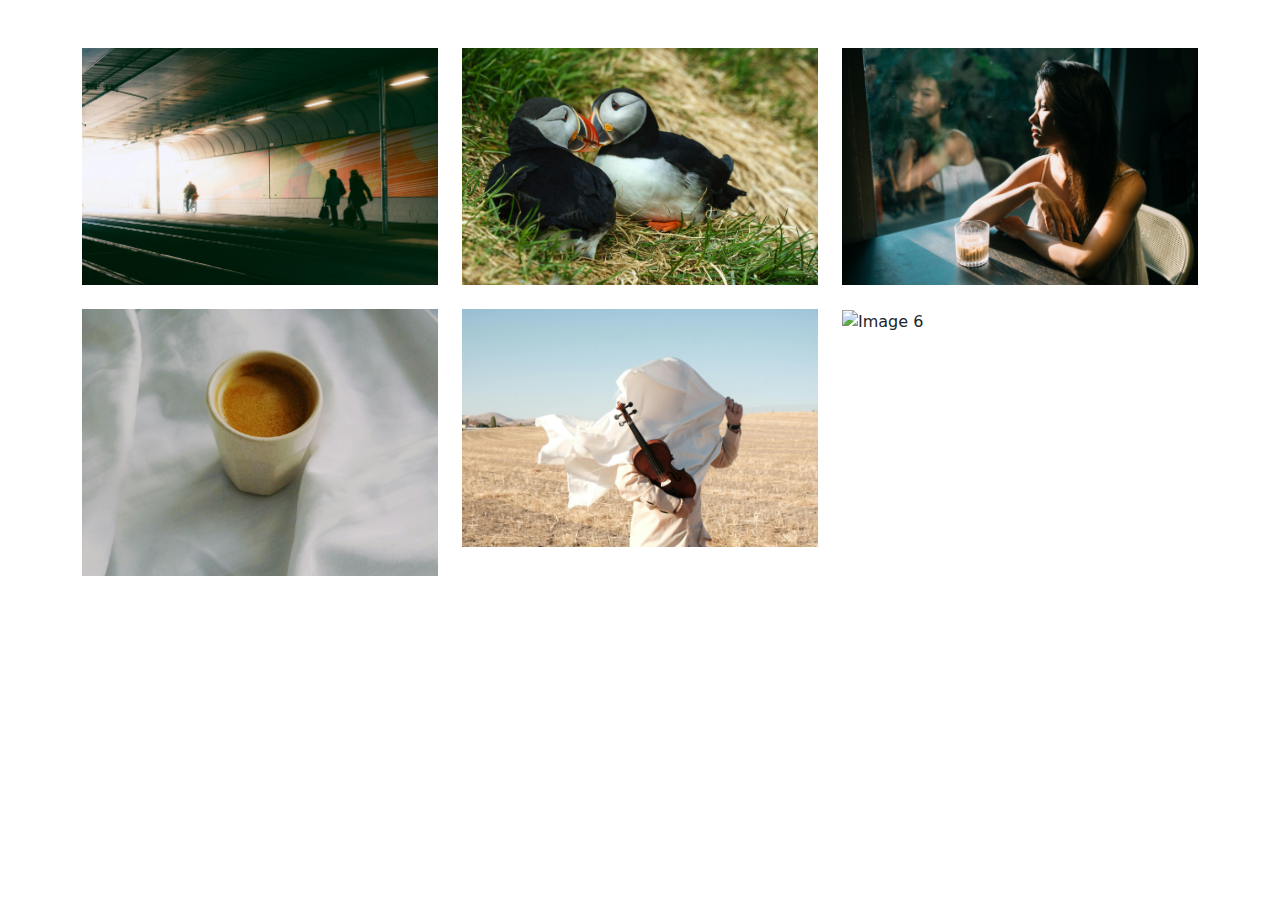
==== index.html @ e49b2aa6 "update" ====
<!DOCTYPE html>
<html lang="en">
<head>
  <meta charset="UTF-8">
  <meta name="viewport" content="width=device-width, initial-scale=1.0">
  <title>Responsive Image Gallery</title>
  <!-- Bootstrap CSS -->
  <link rel="stylesheet" href="style.css">
  <link href="https://cdn.jsdelivr.net/npm/bootstrap@5.3.3/dist/css/bootstrap.min.css" rel="stylesheet" integrity="sha384-QWTKZyjpPEjISv5WaRU9OFeRpok6YctnYmDr5pNlyT2bRjXh0JMhjY6hW+ALEwIH" crossorigin="anonymous">
  <link rel="stylesheet" href="https://cdnjs.cloudflare.com/ajax/libs/font-awesome/4.7.0/css/font-awesome.min.css">
  <script src="https://cdn.jsdelivr.net/npm/bootstrap@5.3.3/dist/js/bootstrap.bundle.min.js" integrity="sha384-YvpcrYf0tY3lHB60NNkmXc5s9fDVZLESaAA55NDzOxhy9GkcIdslK1eN7N6jIeHz" crossorigin="anonymous"></script>
  <script src="index.js" defer></script>
  <script src="https://cdn.jsdelivr.net/npm/qrious"></script>


  <style>
    .image-container {
      position: relative;
      overflow: hidden;
    }
    .image-container img {
      width: 100%;
      height: auto;
      transition: transform 0.3s ease;
    }
    .image-container:hover img {
      transform: scale(1.1);
    }
    .dropdown-badge {
      position: absolute;
      top: 10px;
      right: 10px;
      display: none;
    }
    .image-container:hover .dropdown-badge {
      display: block;
    }
  </style>
</head>
<body>

<div class="container mt-5">
  <div class="row" id="row">
    <div class="col-md-4 mb-4" id="col1">
      <div class="image-container"  id="drop-menu-1">
        <img src="img1.jpg" alt="Image 1" id="img1">
        <div id="canvas1"></div>
        <div class="dropdown-badge">
          <div class="dropdown">
            <button class="btn dropdown" type="button" id="dropdownMenuButton1" data-bs-toggle="dropdown" aria-haspopup="true" aria-expanded="false">
                <i class="fa fa-ellipsis-v" style="color:white;font-size: 28px;"></i>
            </button>
            <div class="dropdown-menu" aria-labelledby="dropdownMenuButton2">
              <a class="dropdown-item" onclick="averageColor(document.getElementById('img1'), document.getElementById('col1'))">Check RGB</a>
              <a class="dropdown-item" id="changeColor" onmouseenter="showDropdown()">Change Color</a>
              <ul class="dropdown-menu dropdown-submenu" id="submenu-1" onmouseleave="hideDropdown()">
                <li>
                  <a class="dropdown-item" onclick="changeColor(document.getElementById('img1'), 'red')">To Red</a>
                </li>
                <li>
                  <a class="dropdown-item" onclick="changeColor(document.getElementById('img1'), 'green')">To Green</a>
                </li>
                <li>
                  <a class="dropdown-item" onclick="changeColor(document.getElementById('img1'), 'blue')">To Blue</a>
                </li>
              </ul>
              <a class="dropdown-item" onclick="duplicateImage(document.getElementById('col1'))">Duplicate</a>
              <a class="dropdown-item" onclick="increaseBrightness('img1')">Increase Brightness (10%)</a>
              <a class="dropdown-item" onclick="reduceResolution('img1')">Reduce Resolution</a>
              <a class="dropdown-item" onclick="createAvatar('img1', 'col1')">Create Avatar</a>
              <a class="dropdown-item" onclick="toGrayScale('img1')">Convert to Greyscale</a>
              <a class="dropdown-item" onclick="generateQR('img1', 'canvas1')">Generate QR</a>
            </div>
          </div>
        </div>
      </div>
    </div>
    <div class="col-md-4 mb-4" id="col2">
      <div class="image-container" id="drop-menu-2">
        <img src="img2.jpg" alt="Image 2" id="img2">
        <div id="canvas2"></div>
        <div class="dropdown-badge">
          <div class="dropdown">
            <button class="btn dropdown" type="button" id="dropdownMenuButton1" data-bs-toggle="dropdown" aria-haspopup="true" aria-expanded="false">
                <i class="fa fa-ellipsis-v" style="color:white;font-size: 28px;"></i>
            </button>
            <div class="dropdown-menu" aria-labelledby="dropdownMenuButton2">
              <a class="dropdown-item" onclick="averageColor(document.getElementById('img2'), document.getElementById('col2'))">Check RGB</a>
              <a class="dropdown-item" id="changeColor" onmouseenter="showDropdown()"on>Change Color</a>
              <ul class="dropdown-menu dropdown-submenu" id="submenu-2" onmouseleave="hideDropdown()">
                <li>
                  <a class="dropdown-item" onclick="changeColor(document.getElementById('img2'), 'red')">To Red</a>
                </li>
                <li>
                  <a class="dropdown-item" onclick="changeColor(document.getElementById('img2'), 'green')">To Green</a>
                </li>
                <li>
                  <a class="dropdown-item" onclick="changeColor(document.getElementById('img2'), 'blue')">To Blue</a>
                </li>
              </ul>
              <a class="dropdown-item" onclick="duplicateImage(document.getElementById('col2'))">Duplicate</a>
              <a class="dropdown-item" onclick="increaseBrightness('img2')">Increase Brightness (10%)</a>
              <a class="dropdown-item" onclick="reduceResolution('img2')">Reduce Resolution</a>
              <a class="dropdown-item" onclick="createAvatar('img2', 'col2')">Create Avatar</a>
              <a class="dropdown-item" onclick="toGrayScale('img2')">Convert to Greyscale</a>
              <a class="dropdown-item" onclick="generateQR('img2', 'canvas2')">Generate QR</a>
            </div>
          </div>
        </div>
      </div>
    </div>
    <div class="col-md-4 mb-4" id="col3">
        <div class="image-container" id="drop-menu-3">
          <img src="img3.jpeg" alt="Image 3" id="img3">
          <div id="canvas3"></div>
          <div class="dropdown-badge">
            <div class="dropdown">
                <button class="btn dropdown" type="button" id="dropdownMenuButton1" data-bs-toggle="dropdown" aria-haspopup="true" aria-expanded="false">
                    <i class="fa fa-ellipsis-v" style="color:white;font-size: 28px;"></i>
                </button>
              <div class="dropdown-menu" aria-labelledby="dropdownMenuButton2">
                <a class="dropdown-item" onclick="averageColor(document.getElementById('img3'), document.getElementById('col3'))">Check RGB</a>
                <a class="dropdown-item" id="changeColor" onmouseover="showDropdown()"on>Change Color</a>
              <ul class="dropdown-menu dropdown-submenu" id="submenu-3" onmouseleave="hideDropdown()">
                <li>
                  <a class="dropdown-item" onclick="changeColor(document.getElementById('img3'), 'red')">To Red</a>
                </li>
                <li>
                  <a class="dropdown-item" onclick="changeColor(document.getElementById('img3'), 'green')">To Green</a>
                </li>
                <li>
                  <a class="dropdown-item" onclick="changeColor(document.getElementById('img3'), 'blue')">To Blue</a>
                </li>
              </ul>
              <a class="dropdown-item" onclick="duplicateImage(document.getElementById('col3'))">Duplicate</a>
              <a class="dropdown-item" onclick="increaseBrightness('img3')">Increase Brightness (10%)</a>
              <a class="dropdown-item" onclick="reduceResolution('img3')">Reduce Resolution</a>
              <a class="dropdown-item" onclick="createAvatar('img3', 'col3')">Create Avatar</a>
              <a class="dropdown-item" onclick="toGrayScale('img3')">Convert to Greyscale</a>
              <a class="dropdown-item" onclick="generateQR('img3', 'canvas3')">Generate QR</a>
              </div>
            </div>
          </div>
        </div>
      </div>
      <div class="col-md-4 mb-4" id="col4">
        <div class="image-container" id="drop-menu-4">
          <img src="img4.jpg" alt="Image 4" id="img4">
          <div id="canvas4"></div>
          <div class="dropdown-badge">
            <div class="dropdown">
                <button class="btn dropdown" type="button" id="dropdownMenuButton1" data-bs-toggle="dropdown" aria-haspopup="true" aria-expanded="false">
                    <i class="fa fa-ellipsis-v" style="color:white;font-size: 28px;"></i>
                </button>
              <div class="dropdown-menu" aria-labelledby="dropdownMenuButton2">
                <a class="dropdown-item" onclick="averageColor(document.getElementById('img4'), document.getElementById('col4'))">Check RGB</a>
                <a class="dropdown-item" id="changeColor" onmouseover="showDropdown()"on>Change Color</a>
              <ul class="dropdown-menu dropdown-submenu" id="submenu-4" onmouseleave="hideDropdown()">
                <li>
                  <a class="dropdown-item" onclick="changeColor(document.getElementById('img4'), 'red')">To Red</a>
                </li>
                <li>
                  <a class="dropdown-item" onclick="changeColor(document.getElementById('img4'), 'green')">To Green</a>
                </li>
                <li>
                  <a class="dropdown-item" onclick="changeColor(document.getElementById('img4'), 'blue')">To Blue</a>
                </li>
              </ul>
              <a class="dropdown-item" onclick="duplicateImage(document.getElementById('col4'))">Duplicate</a>
              <a class="dropdown-item" onclick="increaseBrightness('img4')">Increase Brightness (10%)</a>
              <a class="dropdown-item" onclick="reduceResolution('img4')">Reduce Resolution</a>
              <a class="dropdown-item" onclick="createAvatar('img4', 'col4')">Create Avatar</a>
              <a class="dropdown-item" onclick="toGrayScale('img4')">Convert to Greyscale</a>
              <a class="dropdown-item" onclick="generateQR('img4', 'canvas4')">Generate QR</a>
              </div>
            </div>
          </div>
        </div>
      </div>
      <div class="col-md-4 mb-4" id="col5">
        <div class="image-container" id="drop-menu-5">
          <img src="img5.jpg" alt="Image 5" id="img5">
          <div id="canvas5"></div>
          <div class="dropdown-badge">
            <div class="dropdown">
                <button class="btn dropdown" type="button" id="dropdownMenuButton1" data-bs-toggle="dropdown" aria-haspopup="true" aria-expanded="false">
                    <i class="fa fa-ellipsis-v" style="color:white;font-size: 28px;"></i>
                </button>
              <div class="dropdown-menu" aria-labelledby="dropdownMenuButton2">
                <a class="dropdown-item" onclick="averageColor(document.getElementById('img5'), document.getElementById('col5'))">Check RGB</a>
                <a class="dropdown-item" id="changeColor" onmouseover="showDropdown()"on>Change Color</a>
              <ul class="dropdown-menu dropdown-submenu" id="submenu-5" onmouseleave="hideDropdown()">
                <li>
                  <a class="dropdown-item" onclick="changeColor(document.getElementById('img5'), 'red')">To Red</a>
                </li>
                <li>
                  <a class="dropdown-item" onclick="changeColor(document.getElementById('img5'), 'green')">To Green</a>
                </li>
                <li>
                  <a class="dropdown-item" onclick="changeColor(document.getElementById('img5'), 'blue')">To Blue</a>
                </li>
              </ul>
              <a class="dropdown-item" onclick="duplicateImage(document.getElementById('col5'))">Duplicate</a>
              <a class="dropdown-item" onclick="increaseBrightness('img5')">Increase Brightness (10%)</a>
              <a class="dropdown-item" onclick="reduceResolution('img5')">Reduce Resolution</a>
              <a class="dropdown-item" onclick="createAvatar('img5', 'col5')">Create Avatar</a>
              <a class="dropdown-item" onclick="toGrayScale('img5')">Convert to Greyscale</a>
              <a class="dropdown-item" onclick="generateQR('img5', 'canvas5')">Generate QR</a>
              </div>
            </div>
          </div>
        </div>
      </div>
      <div class="col-md-4 mb-4" id="col6">
        <div class="image-container" id="drop-menu-6">
          <img src="img6.jpg" alt="Image 6" id="img6">
          <div id="canvas6"></div>
          <div class="dropdown-badge">
            <div class="dropdown">
                <button class="btn dropdown" type="button" id="dropdownMenuButton1" data-bs-toggle="dropdown" aria-haspopup="true" aria-expanded="false">
                    <i class="fa fa-ellipsis-v" style="color:white;font-size: 28px;"></i>
                </button>
              <div class="dropdown-menu" aria-labelledby="dropdownMenuButton2">
                <a class="dropdown-item" onclick="averageColor(document.getElementById('img6'), document.getElementById('col6'))">Check RGB</a>
                <a class="dropdown-item" id="changeColor" onmouseover="showDropdown()"on>Change Color</a>
              <ul class="dropdown-menu dropdown-submenu" id="submenu-6" onmouseleave="hideDropdown()">
                <li>
                  <a class="dropdown-item" onclick="changeColor(document.getElementById('img6'), 'red')">To Red</a>
                </li>
                <li>
                  <a class="dropdown-item" onclick="changeColor(document.getElementById('img6'), 'green')">To Green</a>
                </li>
                <li>
                  <a class="dropdown-item" onclick="changeColor(document.getElementById('img6'), 'blue')">To Blue</a>
                </li>
              </ul>
              <a class="dropdown-item" onclick="duplicateImage(document.getElementById('col6'))">Duplicate</a>
              <a class="dropdown-item" onclick="increaseBrightness('img6')">Increase Brightness (10%)</a>
              <a class="dropdown-item" onclick="reduceResolution('img6')">Reduce Resolution</a>
              <a class="dropdown-item" onclick="createAvatar('img6', 'col6')">Create Avatar</a>
              <a class="dropdown-item" onclick="toGrayScale('img6')">Convert to Greyscale</a>
              <a class="dropdown-item" onclick="generateQR('img6', 'canvas6')">Generate QR</a>
              </div>
            </div>
          </div>
        </div>
      </div>
    <!-- Add more image containers here -->
  </div>
</div>
  
</body>
</html>
---- style.css ----
a:hover{
    cursor: pointer;
}

div[id^='drop-menu-']{
    overflow: visible;
}
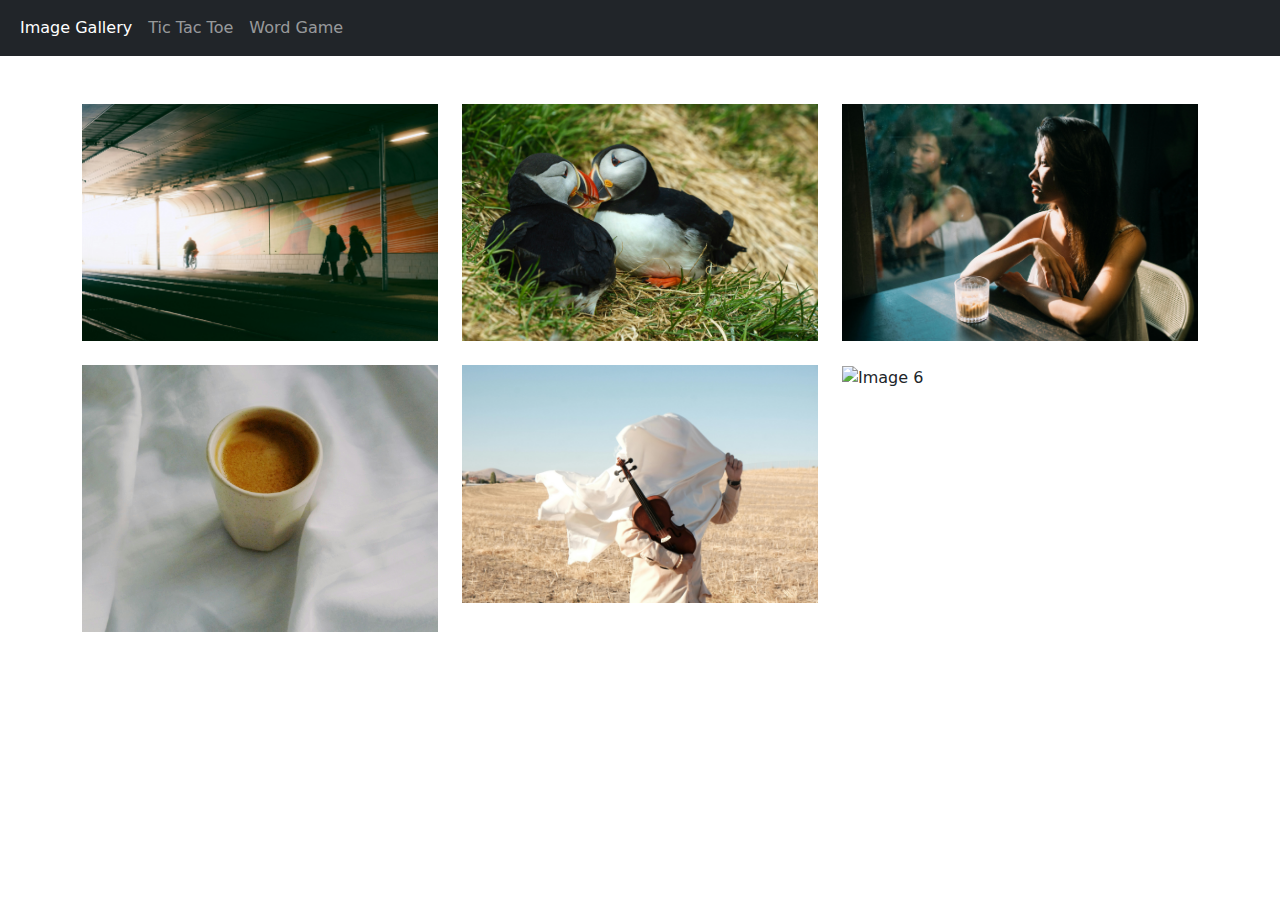
==== commit 5797a09d: "update" ====
--- a/index.html
+++ b/index.html
@@ -10,8 +10,7 @@
   <link rel="stylesheet" href="https://cdnjs.cloudflare.com/ajax/libs/font-awesome/4.7.0/css/font-awesome.min.css">
   <script src="https://cdn.jsdelivr.net/npm/bootstrap@5.3.3/dist/js/bootstrap.bundle.min.js" integrity="sha384-YvpcrYf0tY3lHB60NNkmXc5s9fDVZLESaAA55NDzOxhy9GkcIdslK1eN7N6jIeHz" crossorigin="anonymous"></script>
   <script src="index.js" defer></script>
-  <script src="https://cdn.jsdelivr.net/npm/qrious"></script>
-
+  <script src="https://unpkg.com/qr-code-styling@1.5.0/lib/qr-code-styling.js"></script>
 
   <style>
     .image-container {
@@ -38,7 +37,21 @@
   </style>
 </head>
 <body>
-
+  <nav class="navbar navbar-expand-sm bg-dark navbar-dark">
+    <div class="container-fluid">
+      <ul class="navbar-nav">
+        <li class="nav-item">
+          <a class="nav-link active" href="index.html">Image Gallery</a>
+        </li>
+       <li class="nav-item">
+          <a class="nav-link" href="tic_tac_toe.html">Tic Tac Toe</a>
+        </li>
+        <li class="nav-item">
+          <a class="nav-link" href="word_game.html">Word Game</a>
+        </li>
+      </ul>
+    </div>
+  </nav>
 <div class="container mt-5">
   <div class="row" id="row">
     <div class="col-md-4 mb-4" id="col1">
@@ -70,6 +83,7 @@
               <a class="dropdown-item" onclick="createAvatar('img1', 'col1')">Create Avatar</a>
               <a class="dropdown-item" onclick="toGrayScale('img1')">Convert to Greyscale</a>
               <a class="dropdown-item" onclick="generateQR('img1', 'canvas1')">Generate QR</a>
+              <a class="dropdown-item" onclick="createThumbnail('img1', 'col1')">Create Thumbnail</a>
             </div>
           </div>
         </div>
@@ -104,6 +118,8 @@
               <a class="dropdown-item" onclick="createAvatar('img2', 'col2')">Create Avatar</a>
               <a class="dropdown-item" onclick="toGrayScale('img2')">Convert to Greyscale</a>
               <a class="dropdown-item" onclick="generateQR('img2', 'canvas2')">Generate QR</a>
+              <a class="dropdown-item" onclick="createThumbnail('img2', 'col2')">Create Thumbnail</a>
+
             </div>
           </div>
         </div>
@@ -138,6 +154,8 @@
               <a class="dropdown-item" onclick="createAvatar('img3', 'col3')">Create Avatar</a>
               <a class="dropdown-item" onclick="toGrayScale('img3')">Convert to Greyscale</a>
               <a class="dropdown-item" onclick="generateQR('img3', 'canvas3')">Generate QR</a>
+              <a class="dropdown-item" onclick="createThumbnail('img3', 'col3')">Create Thumbnail</a>
+
               </div>
             </div>
           </div>
@@ -172,6 +190,8 @@
               <a class="dropdown-item" onclick="createAvatar('img4', 'col4')">Create Avatar</a>
               <a class="dropdown-item" onclick="toGrayScale('img4')">Convert to Greyscale</a>
               <a class="dropdown-item" onclick="generateQR('img4', 'canvas4')">Generate QR</a>
+              <a class="dropdown-item" onclick="createThumbnail('img4', 'col4')">Create Thumbnail</a>
+
               </div>
             </div>
           </div>
@@ -206,6 +226,8 @@
               <a class="dropdown-item" onclick="createAvatar('img5', 'col5')">Create Avatar</a>
               <a class="dropdown-item" onclick="toGrayScale('img5')">Convert to Greyscale</a>
               <a class="dropdown-item" onclick="generateQR('img5', 'canvas5')">Generate QR</a>
+              <a class="dropdown-item" onclick="createThumbnail('img5', 'col5')">Create Thumbnail</a>
+
               </div>
             </div>
           </div>
@@ -240,6 +262,8 @@
               <a class="dropdown-item" onclick="createAvatar('img6', 'col6')">Create Avatar</a>
               <a class="dropdown-item" onclick="toGrayScale('img6')">Convert to Greyscale</a>
               <a class="dropdown-item" onclick="generateQR('img6', 'canvas6')">Generate QR</a>
+              <a class="dropdown-item" onclick="createThumbnail('img6', 'col6')">Create Thumbnail</a>
+
               </div>
             </div>
           </div>
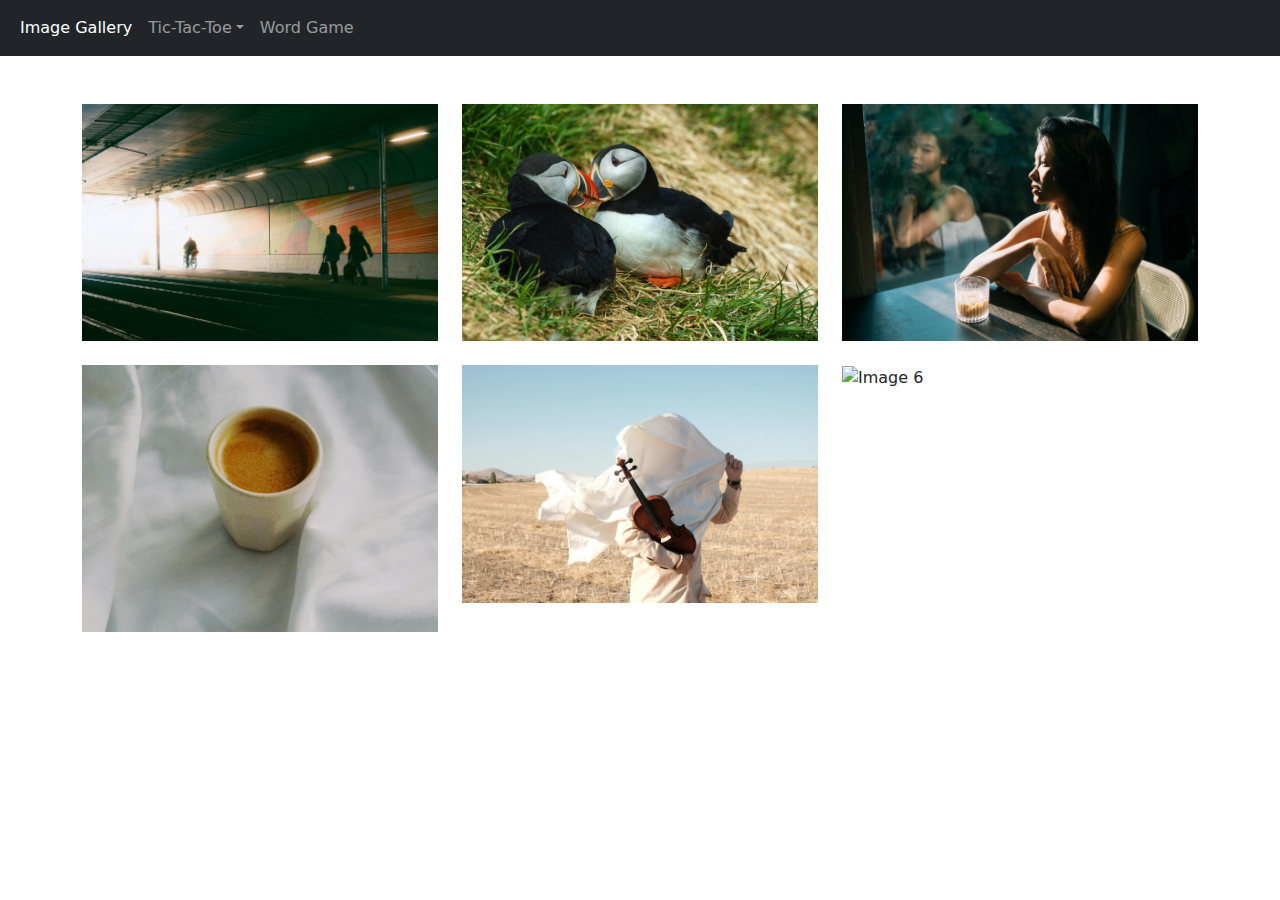
==== commit f84b4db1: "updated tic-tac-toe" ====
--- a/index.html
+++ b/index.html
@@ -43,9 +43,12 @@
         <li class="nav-item">
           <a class="nav-link active" href="index.html">Image Gallery</a>
         </li>
-       <li class="nav-item">
-          <a class="nav-link" href="tic_tac_toe.html">Tic Tac Toe</a>
-        </li>
+        <li class="nav-item dropdown">
+          <a class="nav-link dropdown-toggle" href="#" role="button" data-bs-toggle="dropdown">Tic-Tac-Toe</a>
+          <ul class="dropdown-menu">
+            <li><a class="nav-link" href="tic_tac_toe.html">Multiplayer</a></li>
+            <li><a class="dropdown-item" href="tic_tac_toe_ai.html">AI Enabled</a></li>
+          </ul>
         <li class="nav-item">
           <a class="nav-link" href="word_game.html">Word Game</a>
         </li>
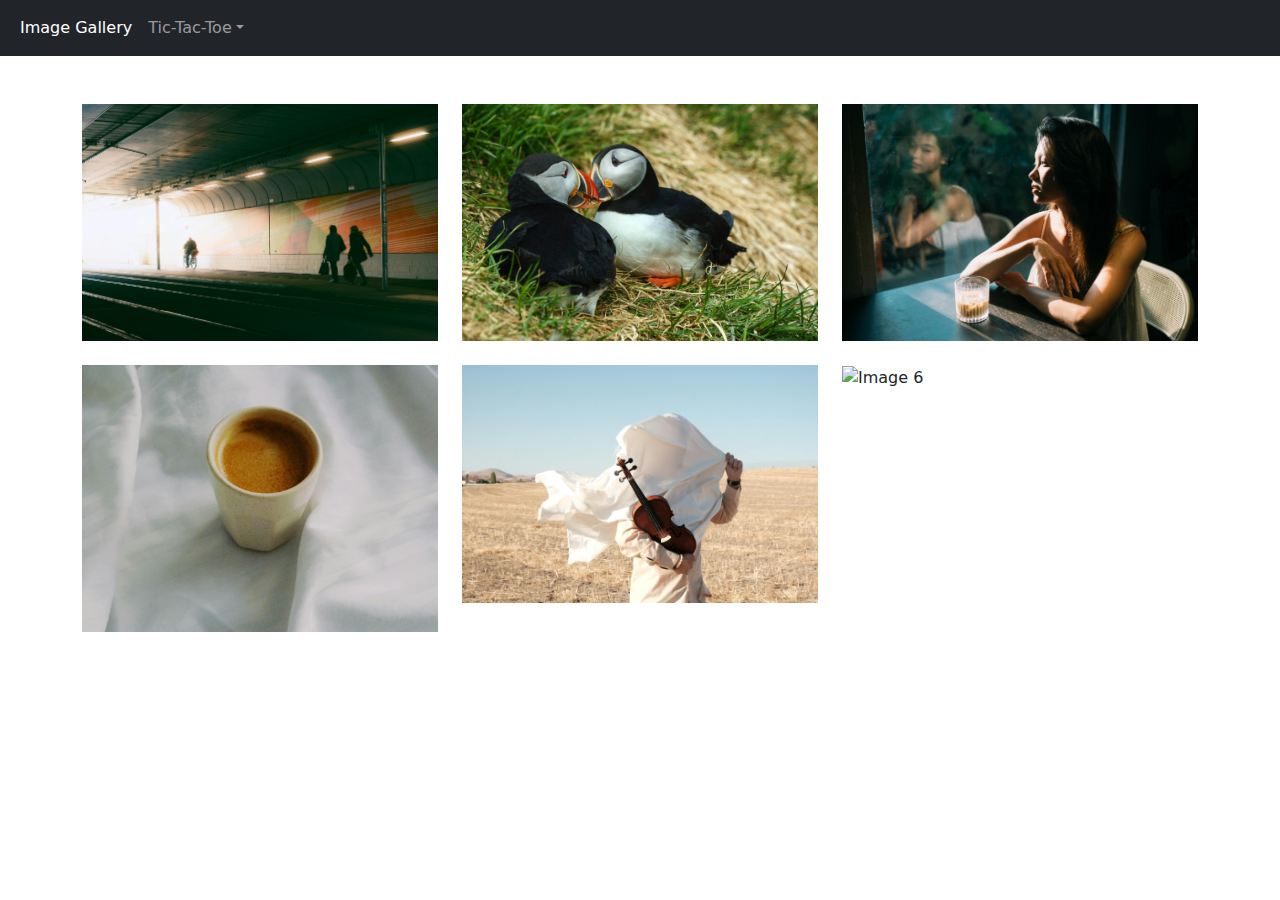
==== commit 0294ad16: "update" ====
--- a/index.html
+++ b/index.html
@@ -46,12 +46,9 @@
         <li class="nav-item dropdown">
           <a class="nav-link dropdown-toggle" href="#" role="button" data-bs-toggle="dropdown">Tic-Tac-Toe</a>
           <ul class="dropdown-menu">
-            <li><a class="nav-link" href="tic_tac_toe.html">Multiplayer</a></li>
+            <li><a class="dropdown-item" href="tic_tac_toe.html">Multiplayer</a></li>
             <li><a class="dropdown-item" href="tic_tac_toe_ai.html">AI Enabled</a></li>
           </ul>
-        <li class="nav-item">
-          <a class="nav-link" href="word_game.html">Word Game</a>
-        </li>
       </ul>
     </div>
   </nav>
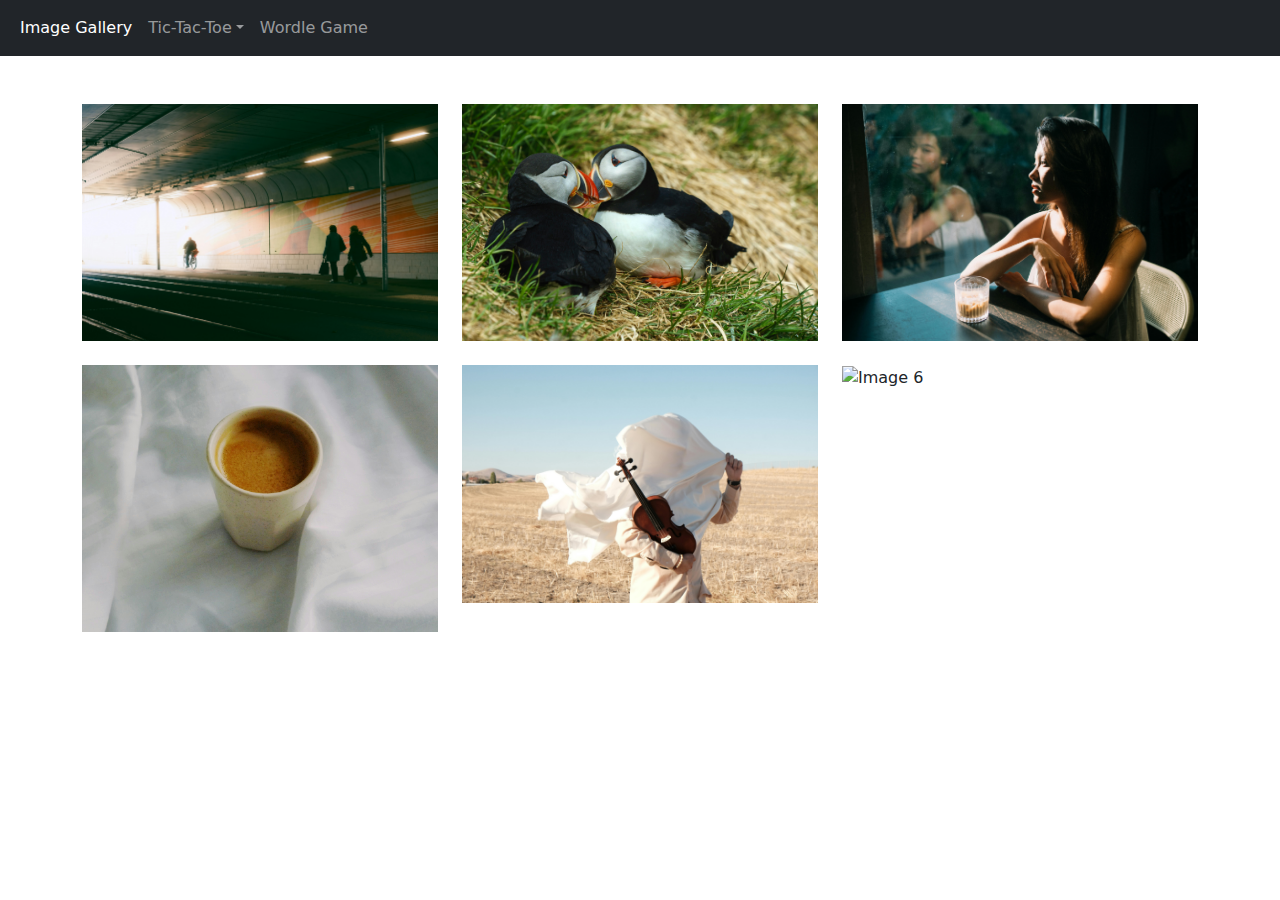
==== commit 4b8b9c6f: "updated wordle" ====
--- a/index.html
+++ b/index.html
@@ -49,6 +49,10 @@
             <li><a class="dropdown-item" href="tic_tac_toe.html">Multiplayer</a></li>
             <li><a class="dropdown-item" href="tic_tac_toe_ai.html">AI Enabled</a></li>
           </ul>
+        </li>
+        <li class="nav-item">
+          <a class="nav-link" href="wordle_game.html">Wordle Game</a>
+      </li>
       </ul>
     </div>
   </nav>
